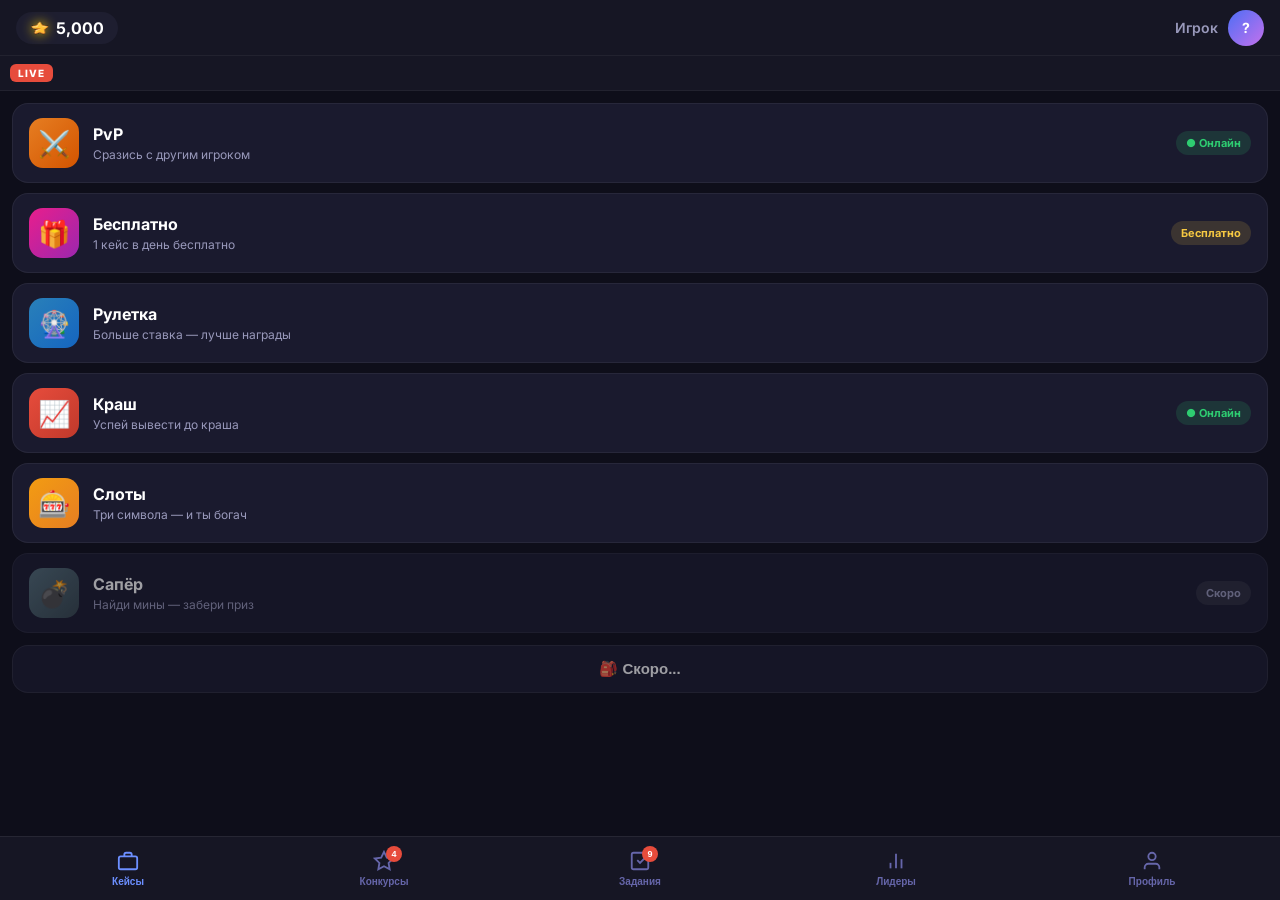
==== index.html @ 32e05288 "deploy: d05eb6d2b71aca81d2c1326698fe9bb7618ee0bb" ====
<!DOCTYPE html>
<html lang="ru">
<head>
  <meta charset="UTF-8" />
  <meta name="viewport" content="width=device-width, initial-scale=1.0, maximum-scale=1.0, user-scalable=no" />
  <title>CaseArena</title>
  <script src="https://telegram.org/js/telegram-web-app.js"></script>
  <link rel="stylesheet" href="css/style.css" />
  <link rel="preconnect" href="https://fonts.googleapis.com">
  <link href="https://fonts.googleapis.com/css2?family=Inter:wght@400;500;600;700;800&display=swap" rel="stylesheet">
</head>
<body>
  <div id="app">
    <!-- Loader -->
    <div id="loader" class="loader">
      <div class="loader-logo">🎰</div>
      <div class="loader-text">CaseArena</div>
      <div class="loader-bar"><div class="loader-bar-fill"></div></div>
    </div>

    <!-- Main App -->
    <div id="main" class="hidden">
      <!-- Top bar -->
      <div class="topbar">
        <div class="topbar-balance">
          <img class="star-icon" src="assets/tg_star.png" width="20" height="20" style="filter:drop-shadow(0 0 6px #ffd700cc);flex-shrink:0">
          <span id="user-balance">0</span>
        </div>
        <div class="topbar-user">
          <span id="user-name">Загрузка...</span>
          <div class="topbar-avatar" id="user-avatar">?</div>
        </div>
      </div>

      <!-- Pages -->
      <div id="page-cases" class="page active"></div>
      <div id="page-contests" class="page hidden"></div>
      <div id="page-tasks" class="page hidden"></div>
      <div id="page-leaders" class="page hidden"></div>
      <div id="page-profile" class="page hidden"></div>

      <!-- Bottom nav -->
      <nav class="bottom-nav">
        <button class="nav-btn active" data-page="cases">
          <svg viewBox="0 0 24 24" fill="none" stroke="currentColor" stroke-width="2"><rect x="2" y="7" width="20" height="14" rx="2"/><path d="M16 7V5a2 2 0 0 0-2-2h-4a2 2 0 0 0-2 2v2"/></svg>
          <span>Кейсы</span>
        </button>
        <button class="nav-btn" data-page="contests">
          <svg viewBox="0 0 24 24" fill="none" stroke="currentColor" stroke-width="2"><path d="M12 2l3.09 6.26L22 9.27l-5 4.87 1.18 6.88L12 17.77l-6.18 3.25L7 14.14 2 9.27l6.91-1.01L12 2z"/></svg>
          <span>Конкурсы</span>
          <div class="nav-badge" id="contests-badge">4</div>
        </button>
        <button class="nav-btn" data-page="tasks">
          <svg viewBox="0 0 24 24" fill="none" stroke="currentColor" stroke-width="2"><path d="M9 11l3 3L22 4"/><path d="M21 12v7a2 2 0 0 1-2 2H5a2 2 0 0 1-2-2V5a2 2 0 0 1 2-2h11"/></svg>
          <span>Задания</span>
          <div class="nav-badge" id="tasks-badge">9</div>
        </button>
        <button class="nav-btn" data-page="leaders">
          <svg viewBox="0 0 24 24" fill="none" stroke="currentColor" stroke-width="2"><path d="M18 20V10"/><path d="M12 20V4"/><path d="M6 20v-6"/></svg>
          <span>Лидеры</span>
        </button>
        <button class="nav-btn" data-page="profile">
          <svg viewBox="0 0 24 24" fill="none" stroke="currentColor" stroke-width="2"><path d="M20 21v-2a4 4 0 0 0-4-4H8a4 4 0 0 0-4 4v2"/><circle cx="12" cy="7" r="4"/></svg>
          <span>Профиль</span>
        </button>
      </nav>
    </div>
  </div>

  <!-- Modal overlay -->
  <div id="modal-overlay" class="modal-overlay hidden">
    <div id="modal-content" class="modal-content"></div>
  </div>

  <script src="js/api.js?v=2"></script>
  <script src="js/pages/cases.js?v=2"></script>
  <script src="js/pages/contests.js?v=2"></script>
  <script src="js/pages/tasks.js?v=2"></script>
  <script src="js/pages/leaders.js?v=2"></script>
  <script src="js/pages/profile.js?v=2"></script>
  <script src="js/app.js?v=2"></script>
  <script>
    // Fallback: если JS упал — всё равно показать приложение через 3 сек
    setTimeout(function() {
      var loader = document.getElementById('loader');
      var main = document.getElementById('main');
      if (loader && !loader.classList.contains('hidden')) {
        loader.classList.add('hidden');
        if (main) main.classList.remove('hidden');
      }
    }, 3000);
  </script>
</body>
</html>
---- css/style.css ----
/* ===== RESET & BASE ===== */
* { margin: 0; padding: 0; box-sizing: border-box; -webkit-tap-highlight-color: transparent; }

:root {
  --bg: #0e0e1a;
  --bg2: #161624;
  --bg3: #1e1e30;
  --card: #1a1a2e;
  --card2: #222238;
  --accent: #4d6ef5;
  --accent2: #6c8fff;
  --gold: #f5c842;
  --text: #ffffff;
  --text2: #9999bb;
  --text3: #6666aa;
  --green: #2ecc71;
  --red: #e74c3c;
  --orange: #f39c12;
  --purple: #9b59b6;
  --pink: #e91e8c;
  --teal: #1abc9c;
  --radius: 16px;
  --radius-sm: 10px;
  --nav-h: 64px;
  --top-h: 56px;
}

html, body { height: 100%; overflow: hidden; font-family: 'Inter', sans-serif; background: var(--bg); color: var(--text); }

#app { height: 100vh; display: flex; flex-direction: column; overflow: hidden; }

/* ===== LOADER ===== */
.loader {
  position: fixed; inset: 0; background: var(--bg);
  display: flex; flex-direction: column; align-items: center; justify-content: center; gap: 16px; z-index: 100;
}
.loader-logo { font-size: 64px; animation: pulse 1s ease-in-out infinite; }
.loader-text { font-size: 28px; font-weight: 800; background: linear-gradient(135deg, #4d6ef5, #c471ed); -webkit-background-clip: text; -webkit-text-fill-color: transparent; }
.loader-bar { width: 200px; height: 4px; background: var(--bg3); border-radius: 2px; overflow: hidden; }
.loader-bar-fill { height: 100%; width: 0%; background: linear-gradient(90deg, var(--accent), #c471ed); border-radius: 2px; animation: loading 1.5s ease forwards; }

@keyframes loading { to { width: 100%; } }
@keyframes pulse { 0%,100% { transform: scale(1); } 50% { transform: scale(1.1); } }

/* ===== HIDDEN ===== */
.hidden { display: none !important; }

/* ===== MAIN ===== */
#main { height: 100vh; display: flex; flex-direction: column; }

/* ===== TOPBAR ===== */
.topbar {
  height: var(--top-h); background: var(--bg2);
  display: flex; align-items: center; justify-content: space-between;
  padding: 0 16px; border-bottom: 1px solid rgba(255,255,255,0.05);
  flex-shrink: 0; position: relative; z-index: 10;
}
.topbar-balance {
  display: flex; align-items: center; gap: 6px;
  background: var(--bg3); border-radius: 20px; padding: 6px 14px;
  font-weight: 700; font-size: 16px;
}
.star-icon { display: inline-block; vertical-align: middle; }
.topbar-user { display: flex; align-items: center; gap: 10px; }
#user-name { font-size: 14px; font-weight: 600; color: var(--text2); }
.topbar-avatar {
  width: 36px; height: 36px; border-radius: 50%;
  background: linear-gradient(135deg, var(--accent), #c471ed);
  display: flex; align-items: center; justify-content: center;
  font-weight: 700; font-size: 14px; overflow: hidden;
}

/* ===== PAGES ===== */
.page { flex: 1; overflow-y: auto; padding-bottom: calc(var(--nav-h) + 8px); }
.page::-webkit-scrollbar { display: none; }

/* ===== BOTTOM NAV ===== */
.bottom-nav {
  height: var(--nav-h); background: var(--bg2);
  display: flex; align-items: center;
  border-top: 1px solid rgba(255,255,255,0.07);
  flex-shrink: 0; position: relative; z-index: 10;
}
.nav-btn {
  flex: 1; display: flex; flex-direction: column; align-items: center; justify-content: center;
  gap: 4px; background: none; border: none; color: var(--text3);
  font-size: 10px; font-weight: 600; cursor: pointer; position: relative;
  transition: color 0.2s; padding: 8px 4px;
}
.nav-btn svg { width: 22px; height: 22px; transition: stroke 0.2s; }
.nav-btn.active { color: var(--accent2); }
.nav-btn.active svg { stroke: var(--accent2); }
.nav-badge {
  position: absolute; top: 4px; right: calc(50% - 18px);
  background: var(--red); color: white; font-size: 9px; font-weight: 700;
  min-width: 16px; height: 16px; border-radius: 8px; display: flex; align-items: center; justify-content: center;
  padding: 0 4px;
}

/* ===== SECTION TITLE ===== */
.section-title {
  font-size: 20px; font-weight: 800; padding: 16px 16px 8px;
}
.section-subtitle {
  font-size: 13px; color: var(--text2); padding: 0 16px 12px;
}

/* ===== CASES PAGE ===== */
.modes-list { padding: 12px; display: flex; flex-direction: column; gap: 10px; }

.mode-card {
  display: flex; align-items: center; gap: 14px;
  padding: 14px 16px; border-radius: var(--radius);
  cursor: pointer; transition: transform 0.15s, opacity 0.15s;
  position: relative; overflow: hidden; min-height: 70px;
  background: var(--card); border: 1px solid rgba(255,255,255,0.06);
}
.mode-card:active { transform: scale(0.97); opacity: 0.9; }

.mode-icon-wrap {
  width: 50px; height: 50px; border-radius: 14px;
  display: flex; align-items: center; justify-content: center;
  font-size: 26px; flex-shrink: 0;
}
.pvp-icon     { background: linear-gradient(135deg, #e67e22, #d35400); }
.free-icon    { background: linear-gradient(135deg, #e91e8c, #9b27af); }
.roulette-icon{ background: linear-gradient(135deg, #2980b9, #1565c0); }
.crash-icon   { background: linear-gradient(135deg, #e74c3c, #c0392b); }
.slots-icon   { background: linear-gradient(135deg, #f39c12, #e67e22); }
.eggs-icon    { background: linear-gradient(135deg, #27ae60, #1e8449); }
.upgrade-icon { background: linear-gradient(135deg, #7b1fa2, #4a148c); }

.mode-info { flex: 1; }
.mode-name { font-size: 16px; font-weight: 700; }
.mode-desc { font-size: 12px; color: var(--text2); margin-top: 3px; }
.mode-badge {
  border-radius: 12px; padding: 5px 10px;
  font-size: 11px; font-weight: 700;
  display: flex; align-items: center; gap: 4px; flex-shrink: 0;
}
.mode-badge.online { background: rgba(46,204,113,0.15); color: #2ecc71; }
.mode-badge.free-badge { background: rgba(245,200,66,0.15); color: var(--gold); }
.mode-badge.price-badge { background: var(--bg3); color: var(--text2); }

.btn-all-cases {
  width: 100%; padding: 14px; border-radius: var(--radius);
  background: var(--card); border: 1px solid rgba(255,255,255,0.08);
  color: var(--text); font-size: 15px; font-weight: 700;
  cursor: pointer; transition: background 0.2s;
}
.btn-all-cases:active { background: var(--card2); }

/* ===== LIVE TICKER ===== */
.live-bar {
  background: var(--bg2); border-bottom: 1px solid rgba(255,255,255,0.05);
  padding: 8px 0; overflow: hidden; flex-shrink: 0;
  display: flex; align-items: center; gap: 8px;
}
.live-label {
  background: var(--red); color: white;
  font-size: 10px; font-weight: 800; letter-spacing: 1px;
  padding: 3px 8px; border-radius: 6px; margin-left: 10px;
  flex-shrink: 0;
}
.live-bar-scroll { flex: 1; overflow: hidden; }
.live-bar-scroll { flex: 1; overflow: hidden; }
.live-bar-items {
  display: flex; gap: 8px; align-items: center;
  justify-content: flex-end; padding: 0 8px; overflow: hidden;
}
.live-win-item {
  display: flex; align-items: center; gap: 4px; flex-shrink: 0;
  background: var(--bg3); border-radius: 20px; padding: 3px 10px;
  transition: opacity 0.3s, transform 0.3s;
}
.live-win-emoji { font-size: 16px; }
.live-win-name { font-size: 11px; font-weight: 600; color: var(--text2); max-width: 60px; overflow: hidden; text-overflow: ellipsis; white-space: nowrap; }
.live-win-stars { font-size: 11px; font-weight: 700; color: var(--gold); }
.live-emoji-enter { opacity: 0; transform: translateX(30px); }
.live-emoji-exit { opacity: 0; transform: translateX(-30px); }

/* ===== TOP WINNERS ===== */
.top-winners-block {
  display: flex; flex-direction: column; gap: 6px;
  padding: 10px 12px 0;
}
.top-winner-item {
  display: flex; align-items: center; gap: 10px;
  background: var(--card); border-radius: var(--radius-sm);
  padding: 10px 14px; border: 1px solid rgba(255,255,255,0.06);
}
.top-winner-rank { font-size: 18px; flex-shrink: 0; }
.top-winner-emoji { font-size: 20px; flex-shrink: 0; }
.top-winner-name { flex: 1; font-size: 14px; font-weight: 600; }
.top-winner-stars { font-size: 13px; font-weight: 700; color: var(--gold); }

/* ===== CONTESTS PAGE ===== */
.contests-list { padding: 12px; display: flex; flex-direction: column; gap: 12px; }

.contest-card {
  background: var(--card); border-radius: var(--radius);
  padding: 16px; border: 1px solid rgba(255,255,255,0.06);
}
.contest-prizes { display: flex; gap: 8px; margin-bottom: 14px; }
.contest-prize-item {
  flex: 1; background: var(--bg3); border-radius: var(--radius-sm);
  display: flex; flex-direction: column; align-items: center; padding: 10px 6px; gap: 6px;
}
.contest-prize-item img, .contest-prize-emoji { font-size: 36px; }
.prize-val { font-size: 11px; font-weight: 700; color: var(--gold); display: flex; align-items: center; gap: 3px; }
.contest-stats { display: flex; justify-content: space-around; margin-bottom: 14px; }
.contest-stat { text-align: center; }
.contest-stat-val { font-size: 20px; font-weight: 800; }
.contest-stat-label { font-size: 11px; color: var(--text2); margin-top: 2px; }
.btn-join {
  width: 100%; padding: 14px; border-radius: var(--radius-sm);
  background: var(--accent); color: white; font-size: 15px; font-weight: 700;
  border: none; cursor: pointer; transition: background 0.2s, transform 0.1s;
}
.btn-join:active { transform: scale(0.98); background: var(--accent2); }

/* ===== TASKS PAGE ===== */
.tasks-header { padding: 16px; background: var(--card); margin: 12px; border-radius: var(--radius); border: 1px solid rgba(255,255,255,0.06); }
.tasks-header p { font-size: 13px; color: var(--text2); margin-top: 6px; line-height: 1.5; }

.tasks-section-title { font-size: 12px; font-weight: 700; color: var(--text3); text-transform: uppercase; letter-spacing: 1px; padding: 12px 16px 6px; }

.task-item {
  display: flex; align-items: center; gap: 12px;
  padding: 14px 16px; background: var(--card); margin: 0 12px 8px;
  border-radius: var(--radius-sm); border: 1px solid rgba(255,255,255,0.06);
  cursor: pointer; transition: background 0.2s;
}
.task-item:active { background: var(--card2); }
.task-icon { width: 40px; height: 40px; border-radius: 50%; display: flex; align-items: center; justify-content: center; font-size: 20px; flex-shrink: 0; }
.task-icon.tg { background: rgba(41,182,246,0.2); }
.task-icon.yt { background: rgba(244,67,54,0.2); }
.task-icon.ig { background: rgba(233,30,140,0.2); }
.task-icon.link { background: rgba(77,110,245,0.2); }
.task-info { flex: 1; }
.task-name { font-size: 14px; font-weight: 600; }
.task-reward { font-size: 12px; color: var(--gold); margin-top: 2px; display: flex; align-items: center; gap: 3px; }
.task-action {
  background: var(--accent); color: white; border: none; border-radius: 8px;
  padding: 7px 14px; font-size: 13px; font-weight: 700; cursor: pointer;
  transition: background 0.2s;
}
.task-action.done { background: var(--bg3); color: var(--text3); cursor: default; }

/* ===== LEADERS PAGE ===== */
.leaders-timer {
  margin: 12px; padding: 16px; background: var(--card);
  border-radius: var(--radius); border: 1px solid rgba(255,255,255,0.06); text-align: center;
}
.leaders-timer p { font-size: 12px; color: var(--text2); margin-bottom: 10px; }
.timer-blocks { display: flex; justify-content: center; gap: 12px; }
.timer-block { text-align: center; }
.timer-val { font-size: 28px; font-weight: 800; line-height: 1; }
.timer-label { font-size: 10px; color: var(--text3); margin-top: 4px; }

.top3-wrap { display: flex; gap: 8px; padding: 0 12px 12px; align-items: flex-end; }
.top3-item {
  flex: 1; background: var(--card); border-radius: var(--radius);
  padding: 12px 8px; text-align: center; border: 1px solid rgba(255,255,255,0.06);
  position: relative;
}
.top3-item.first { transform: scale(1.05); border-color: rgba(245,200,66,0.3); }
.top3-rank { font-size: 20px; margin-bottom: 6px; }
.top3-avatar {
  width: 48px; height: 48px; border-radius: 50%; margin: 0 auto 8px;
  background: linear-gradient(135deg, var(--accent), #c471ed);
  display: flex; align-items: center; justify-content: center;
  font-size: 26px; overflow: hidden;
}
.top3-name { font-size: 11px; font-weight: 700; white-space: nowrap; overflow: hidden; text-overflow: ellipsis; }
.top3-stars { font-size: 11px; color: var(--gold); margin-top: 4px; display: flex; align-items: center; justify-content: center; gap: 2px; }

.leaders-list { padding: 0 12px 12px; display: flex; flex-direction: column; gap: 6px; }
.leader-item {
  display: flex; align-items: center; gap: 12px;
  background: var(--card); border-radius: var(--radius-sm);
  padding: 12px 14px; border: 1px solid rgba(255,255,255,0.06);
}
.leader-rank { width: 24px; font-size: 13px; font-weight: 700; color: var(--text3); text-align: center; }
.leader-avatar {
  width: 38px; height: 38px; border-radius: 50%;
  background: linear-gradient(135deg, var(--accent), #c471ed);
  display: flex; align-items: center; justify-content: center;
  font-size: 22px; flex-shrink: 0; overflow: hidden;
}
.leader-info { flex: 1; }
.leader-name { font-size: 14px; font-weight: 600; }
.leader-stars { font-size: 12px; color: var(--gold); display: flex; align-items: center; gap: 3px; margin-top: 2px; }
.leader-prize { font-size: 22px; }

/* ===== PROFILE PAGE ===== */
.profile-ref-card {
  margin: 12px; padding: 20px; background: var(--card);
  border-radius: var(--radius); border: 1px solid rgba(255,255,255,0.06);
}
.profile-ref-card h2 { font-size: 18px; font-weight: 800; margin-bottom: 6px; }
.profile-ref-card p { font-size: 13px; color: var(--text2); line-height: 1.5; margin-bottom: 16px; }
.ref-stats { display: flex; gap: 12px; margin-bottom: 16px; }
.ref-stat { flex: 1; background: var(--bg3); border-radius: var(--radius-sm); padding: 14px; text-align: center; }
.ref-stat-val { font-size: 24px; font-weight: 800; }
.ref-stat-label { font-size: 11px; color: var(--text2); margin-top: 4px; }
.btn-invite {
  flex: 1; padding: 14px; border-radius: var(--radius-sm);
  background: var(--accent); color: white; font-size: 15px; font-weight: 700;
  border: none; cursor: pointer; transition: background 0.2s, transform 0.1s;
}
.btn-invite:active { transform: scale(0.98); }
.btn-copy {
  width: 48px; height: 48px; border-radius: var(--radius-sm);
  background: var(--bg3); border: none; cursor: pointer; font-size: 20px;
  display: flex; align-items: center; justify-content: center; transition: background 0.2s;
}
.invite-row { display: flex; gap: 8px; }

.gifts-section { margin: 0 12px 12px; }
.gifts-section h3 { font-size: 16px; font-weight: 700; margin-bottom: 10px; }
.gifts-empty {
  background: var(--card); border-radius: var(--radius);
  padding: 30px; text-align: center; border: 1px solid rgba(255,255,255,0.06);
}
.gifts-empty p { color: var(--text3); font-size: 14px; margin-top: 8px; }
.btn-add-gift {
  margin-top: 14px; padding: 12px 24px; background: var(--accent);
  color: white; border: none; border-radius: var(--radius-sm);
  font-size: 14px; font-weight: 700; cursor: pointer;
}

/* ===== MODAL ===== */
.modal-overlay {
  position: fixed; inset: 0; background: rgba(0,0,0,0.7);
  display: flex; align-items: flex-end; justify-content: center; z-index: 50;
  backdrop-filter: blur(4px);
}
.modal-content {
  background: var(--bg2); border-radius: var(--radius) var(--radius) 0 0;
  width: 100%; max-height: 90vh; overflow-y: auto;
  padding: 20px; padding-bottom: 32px;
  animation: slideUp 0.3s ease;
}
@keyframes slideUp { from { transform: translateY(100%); } to { transform: translateY(0); } }

/* ===== PVP MODAL ===== */
.pvp-title { font-size: 22px; font-weight: 800; text-align: center; margin-bottom: 6px; }
.pvp-sub { font-size: 13px; color: var(--text2); text-align: center; margin-bottom: 16px; }
.pvp-loading { text-align: center; color: var(--text2); padding: 30px; }

.pvp-cauldron-card {
  background: linear-gradient(135deg, rgba(230,126,34,0.18), rgba(211,84,0,0.08));
  border: 1px solid rgba(230,126,34,0.35);
  border-radius: var(--radius); padding: 10px 16px; text-align: center; margin-bottom: 10px;
  position: relative; overflow: hidden;
}
.pvp-cauldron-card::after {
  content: ''; position: absolute; bottom: 0; left: 0; right: 0; height: 1px;
  background: linear-gradient(90deg, transparent, rgba(230,126,34,0.7), transparent);
}
.pvp-cauldron-label {
  font-size: 10px; font-weight: 700; letter-spacing: 2px;
  color: #e67e22; text-transform: uppercase; margin-bottom: 2px;
}
.pvp-cauldron-val { font-size: 28px; font-weight: 900; letter-spacing: -1px; }
.pvp-cauldron-players { font-size: 11px; color: var(--text2); margin-top: 2px; }

.pvp-wheel-wrap {
  position: relative; width: 120px; height: 120px;
  margin: 0 auto 12px; flex-shrink: 0;
}
.pvp-wheel {
  width: 120px; height: 120px; border-radius: 50%;
  box-shadow: 0 0 20px rgba(230,126,34,0.22), 0 0 0 3px rgba(255,255,255,0.06);
  transition: background 0.6s ease;
}
.pvp-wheel-empty { background: var(--bg3); }
.pvp-wheel-center {
  position: absolute; top: 50%; left: 50%;
  transform: translate(-50%, -50%);
  width: 42px; height: 42px;
  background: var(--bg1); border-radius: 50%;
  display: flex; align-items: center; justify-content: center;
  font-size: 18px;
  box-shadow: 0 0 0 2px rgba(255,255,255,0.08), 0 2px 14px rgba(0,0,0,0.55);
}

.pvp-players-list { display: flex; flex-direction: column; gap: 6px; margin-bottom: 10px; }
.pvp-empty { text-align: center; color: var(--text3); padding: 12px; font-size: 13px; }

.pvp-player-row {
  display: flex; align-items: center; gap: 10px;
  background: var(--bg3); border-radius: var(--radius-sm); padding: 7px 10px;
  border: 1px solid transparent; overflow: hidden;
}
.pvp-player-row.me { border-color: var(--player-color, rgba(77,110,245,0.4)); background: rgba(77,110,245,0.06); }
.pvp-player-color-bar {
  width: 3px; border-radius: 2px; align-self: stretch; flex-shrink: 0;
  background: var(--player-color, #e67e22); min-height: 32px;
}
.pvp-player-info { flex: 1; min-width: 0; }
.pvp-chance-bar-wrap { height: 4px; background: var(--bg2); border-radius: 2px; margin-top: 6px; overflow: hidden; }
.pvp-chance-bar { height: 100%; opacity: 0.8; border-radius: 2px; transition: width 0.4s; }
.pvp-player-right { text-align: right; flex-shrink: 0; }
.pvp-chance-label { font-size: 11px; font-weight: 700; margin-top: 2px; }
.pvp-me-tag {
  display: inline-block; font-size: 10px; font-weight: 700;
  background: rgba(77,110,245,0.2); color: #4d6ef5;
  border-radius: 4px; padding: 1px 5px; margin-left: 4px; vertical-align: middle;
}

.pvp-bet-label { font-size: 13px; color: var(--text2); margin-bottom: 8px; font-weight: 600; }
.pvp-bet-input-row { display: flex; gap: 8px; margin-bottom: 10px; }
.pvp-bet-input {
  flex: 1; background: var(--bg3); border: 1px solid rgba(255,255,255,0.1);
  border-radius: var(--radius-sm); color: var(--text); font-size: 16px;
  font-weight: 700; padding: 12px 14px;
}
.pvp-quick-bets { display: flex; gap: 6px; margin-bottom: 16px; flex-wrap: wrap; }
.pvp-bet-btn {
  flex: 1; min-width: 50px; padding: 8px 4px;
  background: var(--bg3); border: 1px solid rgba(255,255,255,0.08); border-radius: 8px;
  color: var(--text2); font-size: 13px; font-weight: 600; cursor: pointer;
}
.pvp-timer {
  background: var(--bg3); border-radius: var(--radius-sm);
  padding: 14px; text-align: center; margin-bottom: 14px;
  border: 1px solid rgba(255,255,255,0.08);
}
.pvp-timer.urgent { border-color: rgba(231,76,60,0.5); background: rgba(231,76,60,0.08); }
.pvp-timer-val { font-size: 32px; font-weight: 800; font-variant-numeric: tabular-nums; }
.pvp-timer.urgent .pvp-timer-val { color: var(--red); }
.pvp-timer-label { font-size: 12px; color: var(--text2); margin: 4px 0 10px; }
.pvp-timer-bar { height: 4px; background: var(--bg2); border-radius: 2px; overflow: hidden; }
.pvp-timer-fill { height: 100%; background: linear-gradient(90deg, var(--green), #f1c40f); border-radius: 2px; transition: width 1s linear; }
.pvp-timer.urgent .pvp-timer-fill { background: var(--red); }
.pvp-timer-waiting { text-align: center; color: var(--text2); font-size: 13px; padding: 12px; margin-bottom: 14px; }

.pvp-already-bet {
  background: rgba(46,204,113,0.1); border: 1px solid rgba(46,204,113,0.3);
  border-radius: var(--radius-sm); padding: 12px; text-align: center;
  color: var(--green); font-size: 13px; font-weight: 600; margin-bottom: 16px;
}
.btn-pvp-create {
  padding: 14px 20px; background: linear-gradient(135deg, #e67e22, #d35400);
  color: white; border: none; border-radius: var(--radius-sm);
  font-size: 15px; font-weight: 700; cursor: pointer; white-space: nowrap;
}
.btn-pvp-draw {
  width: 100%; padding: 16px; border-radius: var(--radius-sm);
  background: linear-gradient(135deg, #f1c40f, #e67e22);
  color: white; border: none; font-size: 16px; font-weight: 800;
  cursor: pointer; transition: opacity 0.2s; margin-top: 4px;
}
.btn-pvp-draw.disabled { background: var(--bg3); color: var(--text3); cursor: not-allowed; }

.pvp-room-avatar {
  width: 36px; height: 36px; border-radius: 50%;
  background: linear-gradient(135deg, #e67e22, #d35400);
  display: flex; align-items: center; justify-content: center;
  font-weight: 700; font-size: 13px; flex-shrink: 0;
}
.pvp-room-name { font-size: 14px; font-weight: 600; }
.pvp-room-bet { font-size: 12px; color: var(--gold); }

/* ===== CASE SPIN MODAL ===== */
.spin-title { font-size: 20px; font-weight: 800; text-align: center; margin-bottom: 4px; }
.spin-sub { font-size: 13px; color: var(--text2); text-align: center; margin-bottom: 20px; }
.spin-track-wrap { overflow: hidden; border-radius: var(--radius-sm); position: relative; margin-bottom: 20px; }
.spin-track-wrap::before, .spin-track-wrap::after {
  content: ''; position: absolute; top: 0; bottom: 0; width: 60px; z-index: 2;
}
.spin-track-wrap::before { left: 0; background: linear-gradient(to right, var(--bg2), transparent); }
.spin-track-wrap::after { right: 0; background: linear-gradient(to left, var(--bg2), transparent); }
.spin-pointer {
  position: absolute; top: 0; bottom: 0; left: 50%; width: 2px;
  background: var(--gold); z-index: 3; transform: translateX(-50%);
}
.spin-pointer::before, .spin-pointer::after {
  content: ''; position: absolute; left: 50%; transform: translateX(-50%);
  border-left: 8px solid transparent; border-right: 8px solid transparent;
}
.spin-pointer::before { top: 0; border-top: 10px solid var(--gold); }
.spin-pointer::after { bottom: 0; border-bottom: 10px solid var(--gold); }
.spin-track {
  display: flex; gap: 8px; padding: 12px; will-change: transform;
  transition: transform 0s;
}
.spin-item {
  flex-shrink: 0; width: 90px; height: 90px;
  background: var(--bg3); border-radius: var(--radius-sm);
  display: flex; flex-direction: column; align-items: center; justify-content: center; gap: 4px;
  border: 2px solid transparent; overflow: hidden;
}
.spin-item.rare { border-color: rgba(255,215,0,0.5); }
.spin-item.epic { border-color: rgba(155,89,182,0.5); }
.spin-item-label { font-size: 13px; font-weight: 700; color: var(--gold); text-align: center; line-height: 1.2; }
.spin-item-stars { font-size: 10px; color: var(--gold); font-weight: 700; }
.spin-result { text-align: center; }
.spin-result-item { font-size: 22px; font-weight: 800; color: var(--gold); margin-bottom: 4px; }
.spin-result-name { font-size: 18px; font-weight: 700; }
.spin-result-val { font-size: 16px; color: var(--gold); display: flex; align-items: center; justify-content: center; gap: 4px; margin-top: 4px; }
.btn-spin {
  width: 100%; padding: 15px; background: linear-gradient(135deg, var(--accent), #c471ed);
  color: white; border: none; border-radius: var(--radius-sm);
  font-size: 16px; font-weight: 700; cursor: pointer; margin-top: 8px;
  transition: opacity 0.2s;
}
.btn-spin:disabled { opacity: 0.5; cursor: not-allowed; }
.btn-again { background: var(--bg3); color: var(--text); }

/* ===== ROULETTE MODAL ===== */
.roulette-item-label { font-size: 12px; font-weight: 900; margin-top: 1px; letter-spacing: 0.5px; }
.roulette-result {
  text-align: center; font-size: 15px; font-weight: 700;
  min-height: 28px; margin-bottom: 8px;
  display: flex; align-items: center; justify-content: center; gap: 6px; flex-wrap: wrap;
}
@keyframes roulette-drift {
  from { transform: translateX(0); }
  to   { transform: translateX(-2156px); }
}
.roulette-idle { animation: roulette-drift 16s linear infinite; }

/* ===== CRASH MODAL ===== */
.crash-graph {
  background: var(--bg3); border-radius: var(--radius-sm);
  height: 160px; position: relative; overflow: hidden; margin-bottom: 16px;
  display: flex; align-items: flex-end; justify-content: flex-start; padding: 12px;
}
.crash-multiplier {
  font-size: 48px; font-weight: 800; color: var(--green);
  position: absolute; top: 50%; left: 50%; transform: translate(-50%,-50%);
}
.crash-multiplier.crashed { color: var(--red); }
.crash-line {
  position: absolute; bottom: 30px; left: 0; width: 0%;
  height: 3px; background: var(--green); transition: none;
}
.crash-bet-row { display: flex; gap: 8px; margin-bottom: 12px; }
.crash-input {
  flex: 1; background: var(--bg3); border: 2px solid rgba(255,255,255,0.1);
  border-radius: var(--radius-sm); padding: 12px 14px; color: var(--text);
  font-size: 15px; font-weight: 600; outline: none;
}
.crash-input:focus { border-color: var(--accent); }
.btn-crash-bet {
  padding: 12px 20px; background: var(--green); color: white;
  border: none; border-radius: var(--radius-sm); font-size: 14px; font-weight: 700; cursor: pointer;
}
.btn-crash-bet.cashout { background: var(--orange); }

/* ===== SLOTS MODAL ===== */
.slots-display {
  display: flex; gap: 8px; justify-content: center; margin-bottom: 16px;
}
.slot-reel {
  width: 80px; height: 80px; background: var(--bg3); border-radius: var(--radius-sm);
  display: flex; align-items: center; justify-content: center; font-size: 40px;
  border: 2px solid rgba(255,255,255,0.1); overflow: hidden;
}
.slot-reel.spinning { animation: spin-reel 0.1s linear infinite; }
@keyframes spin-reel { 0% { transform: translateY(-4px); } 100% { transform: translateY(4px); } }
.slots-win { text-align: center; font-size: 20px; font-weight: 800; color: var(--gold); min-height: 30px; margin-bottom: 8px; }
.slots-bet-row { display: flex; gap: 8px; margin-bottom: 12px; align-items: center; }
.slots-bet-label { font-size: 13px; color: var(--text2); }
.slots-bets { display: flex; gap: 6px; flex: 1; }
.slots-bet-opt {
  flex: 1; padding: 8px 4px; background: var(--bg3); border: 2px solid transparent;
  border-radius: 8px; color: var(--text); font-size: 12px; font-weight: 700;
  cursor: pointer; text-align: center; transition: all 0.2s;
}
.slots-bet-opt.selected { border-color: var(--accent); background: rgba(77,110,245,0.15); }
.btn-slots-spin {
  width: 100%; padding: 14px; background: linear-gradient(135deg, #27ae60, #1b5e20);
  color: white; border: none; border-radius: var(--radius-sm);
  font-size: 16px; font-weight: 700; cursor: pointer;
}
.btn-slots-spin:disabled { opacity: 0.5; cursor: not-allowed; }

/* ===== UPGRADE MODAL ===== */
.upgrade-arrows { display: flex; align-items: center; justify-content: center; gap: 16px; margin: 20px 0; }
.upgrade-card-box {
  background: var(--bg3); border-radius: var(--radius);
  width: 120px; height: 140px; display: flex; flex-direction: column;
  align-items: center; justify-content: center; gap: 8px;
  font-size: 48px; border: 2px solid rgba(255,255,255,0.1);
}
.upgrade-card-box.target { border-color: var(--gold); }
.upgrade-card-label { font-size: 12px; color: var(--text2); font-weight: 600; }
.upgrade-card-val { font-size: 13px; color: var(--gold); font-weight: 700; }
.upgrade-chance {
  text-align: center; margin-bottom: 16px;
}
.upgrade-chance-val { font-size: 36px; font-weight: 800; color: var(--green); }
.upgrade-chance-bar { height: 8px; background: var(--bg3); border-radius: 4px; overflow: hidden; margin: 8px 0; }
.upgrade-chance-fill { height: 100%; background: linear-gradient(90deg, var(--green), var(--gold)); border-radius: 4px; transition: width 0.3s; }
.upgrade-chance-label { font-size: 12px; color: var(--text2); }
.btn-upgrade {
  width: 100%; padding: 14px; background: linear-gradient(135deg, #7b1fa2, #4a148c);
  color: white; border: none; border-radius: var(--radius-sm);
  font-size: 16px; font-weight: 700; cursor: pointer;
}

/* ===== EGGS MODAL ===== */
.eggs-grid { display: grid; grid-template-columns: repeat(3, 1fr); gap: 10px; margin-bottom: 16px; }
.egg-item {
  background: var(--bg3); border-radius: var(--radius);
  padding: 16px 8px; display: flex; flex-direction: column; align-items: center; gap: 8px;
  cursor: pointer; transition: transform 0.15s, background 0.15s;
  border: 2px solid transparent;
}
.egg-item:active { transform: scale(0.95); }
.egg-item.selected { border-color: var(--teal); background: rgba(26,188,156,0.1); }
.egg-emoji { font-size: 42px; }
.egg-name { font-size: 12px; font-weight: 600; text-align: center; }
.egg-price { font-size: 11px; color: var(--gold); display: flex; align-items: center; gap: 2px; }
.btn-open-egg {
  width: 100%; padding: 14px; background: linear-gradient(135deg, #00897b, #004d40);
  color: white; border: none; border-radius: var(--radius-sm);
  font-size: 16px; font-weight: 700; cursor: pointer;
}

/* ===== WIN ANIMATION ===== */
.win-overlay {
  position: fixed; inset: 0; display: flex; flex-direction: column;
  align-items: center; justify-content: center; z-index: 200;
  background: rgba(0,0,0,0.85); animation: fadeIn 0.3s ease;
}
.win-emoji { font-size: 80px; animation: winBounce 0.6s ease; }
.win-text { font-size: 32px; font-weight: 800; margin: 12px 0 4px; }
.win-sub { font-size: 18px; color: var(--gold); display: flex; align-items: center; gap: 6px; }
.win-close { margin-top: 24px; padding: 12px 36px; background: var(--accent); color: white; border: none; border-radius: var(--radius-sm); font-size: 16px; font-weight: 700; cursor: pointer; }
.confetti { position: absolute; width: 10px; height: 10px; border-radius: 2px; animation: confettiFall 1.5s ease forwards; }

@keyframes winBounce { 0% { transform: scale(0); } 60% { transform: scale(1.2); } 100% { transform: scale(1); } }
@keyframes fadeIn { from { opacity: 0; } to { opacity: 1; } }
@keyframes confettiFall {
  0% { transform: translateY(-20px) rotate(0deg); opacity: 1; }
  100% { transform: translateY(120vh) rotate(720deg); opacity: 0; }
}

/* ===== CLOSE BTN ===== */
.modal-close-bar { display: flex; justify-content: center; margin-bottom: 16px; }
.modal-close-handle { width: 40px; height: 4px; background: var(--bg3); border-radius: 2px; }

/* ===== TOAST ===== */
.toast {
  position: fixed; bottom: 80px; left: 50%; transform: translateX(-50%);
  background: var(--card2); color: var(--text); padding: 10px 20px;
  border-radius: 20px; font-size: 14px; font-weight: 600; z-index: 300;
  animation: toastAnim 2.5s ease forwards;
}
@keyframes toastAnim {
  0% { opacity: 0; transform: translateX(-50%) translateY(10px); }
  15% { opacity: 1; transform: translateX(-50%) translateY(0); }
  80% { opacity: 1; }
  100% { opacity: 0; }
}

/* ===== CRASH GAME ===== */
.crash-header {
  display: flex; align-items: center; justify-content: space-between; margin-bottom: 12px;
}
.crash-title {
  font-size: 22px; font-weight: 900; letter-spacing: 3px;
  background: linear-gradient(135deg, #e74c3c, #f39c12);
  -webkit-background-clip: text; -webkit-text-fill-color: transparent;
}
.crash-round-badge {
  font-size: 11px; font-weight: 700; color: var(--text3);
  background: var(--bg3); padding: 4px 10px; border-radius: 8px;
}

/* Sky */
.crash-sky {
  height: 220px;
  background: linear-gradient(180deg, #010110 0%, #06061e 55%, #0e0e28 100%);
  border-radius: 16px; position: relative; overflow: hidden; margin-bottom: 10px;
  border: 1px solid rgba(100,100,200,0.15);
}
.crash-sky::before {
  content: '';
  position: absolute; inset: 0; pointer-events: none;
  background-image:
    radial-gradient(1px 1px at 12% 18%, rgba(255,255,255,0.8) 0%, transparent 100%),
    radial-gradient(1px 1px at 33% 8%,  rgba(255,255,255,0.5) 0%, transparent 100%),
    radial-gradient(1px 1px at 57% 25%, rgba(255,255,255,0.7) 0%, transparent 100%),
    radial-gradient(1px 1px at 78% 12%, rgba(255,255,255,0.9) 0%, transparent 100%),
    radial-gradient(1px 1px at 92% 38%, rgba(255,255,255,0.4) 0%, transparent 100%),
    radial-gradient(1px 1px at 22% 48%, rgba(255,255,255,0.6) 0%, transparent 100%),
    radial-gradient(1px 1px at 68% 52%, rgba(255,255,255,0.3) 0%, transparent 100%),
    radial-gradient(1px 1px at 44% 68%, rgba(255,255,255,0.5) 0%, transparent 100%),
    radial-gradient(1px 1px at 83% 63%, rgba(255,255,255,0.4) 0%, transparent 100%),
    radial-gradient(1px 1px at 8%  72%, rgba(255,255,255,0.6) 0%, transparent 100%),
    radial-gradient(1.5px 1.5px at 4%  42%, rgba(255,255,255,0.9) 0%, transparent 100%),
    radial-gradient(1.5px 1.5px at 96% 22%, rgba(255,255,255,0.8) 0%, transparent 100%),
    radial-gradient(1.5px 1.5px at 52% 5%,  rgba(255,255,255,1)   0%, transparent 100%);
}

/* Rocket container */
.crash-rocket-container {
  position: absolute; bottom: 8px; left: 50%;
  transform: translateX(-50%) translateY(0px);
  transition: transform 0.2s ease-out;
  z-index: 2;
}

/* SVG rocket */
.crash-rocket-svg {
  width: 70px; height: 175px; display: block;
  filter: drop-shadow(0 0 8px rgba(77,110,245,0.5));
  transition: filter 0.3s;
}

/* Flames — hidden by default, shown when flying */
.cr-flames { opacity: 0; transition: opacity 0.25s; }
.phase-flying .cr-flames { opacity: 1; }

/* Flame animations */
.cr-fl-outer {
  transform-origin: 40px 165px;
  animation: none;
}
.cr-fl-inner {
  transform-origin: 40px 160px;
  animation: none;
}
.phase-flying .cr-fl-outer {
  animation: flame-out 0.12s ease-in-out infinite alternate;
}
.phase-flying .cr-fl-inner {
  animation: flame-in 0.09s ease-in-out infinite alternate-reverse;
}
@keyframes flame-out {
  from { transform: scaleY(1)   scaleX(1); }
  to   { transform: scaleY(1.2) scaleX(0.85); }
}
@keyframes flame-in {
  from { transform: scaleY(1)   scaleX(1); }
  to   { transform: scaleY(1.3) scaleX(0.8); }
}

/* Rocket shake when flying */
.phase-flying .crash-rocket-svg {
  filter: drop-shadow(0 0 12px rgba(245,200,66,0.7));
  animation: svg-shake 0.09s linear infinite;
}
@keyframes svg-shake {
  0%   { transform: translateX(-0.8px); }
  50%  { transform: translateX(0.8px); }
  100% { transform: translateX(-0.8px); }
}

/* Rocket hidden on crash */
.phase-crashed .crash-rocket-svg {
  opacity: 0; transition: opacity 0.1s;
}

/* Explosion */
.cr-explosion {
  display: none; position: absolute;
  width: 110px; height: 110px;
  top: 50%; left: 50%; transform: translate(-50%, -50%);
}
.cr-explosion svg { width: 100%; height: 100%; }
.phase-crashed .cr-explosion {
  display: block;
  animation: explode 0.35s cubic-bezier(0.2,0.8,0.4,1) forwards;
}
@keyframes explode {
  0%   { transform: translate(-50%,-50%) scale(0.2); opacity: 1; }
  60%  { transform: translate(-50%,-50%) scale(1.15); opacity: 1; }
  100% { transform: translate(-50%,-50%) scale(1); opacity: 1; }
}

/* Multiplier overlay */
.crash-mult-overlay {
  position: absolute; top: 12px; left: 0; right: 0;
  display: flex; justify-content: center; z-index: 3; pointer-events: none;
}
.crash-mult-val {
  font-size: 40px; font-weight: 900; font-family: 'Inter', sans-serif;
  color: rgba(255,255,255,0.9);
  text-shadow: 0 0 20px rgba(255,255,255,0.25);
  transition: color 0.2s;
}
.crash-mult-val.c-flying {
  color: #f5c842;
  text-shadow: 0 0 30px rgba(245,200,66,0.8);
  animation: mult-bounce 0.4s ease-in-out infinite alternate;
}
.crash-mult-val.c-crashed {
  color: #e74c3c;
  text-shadow: 0 0 30px rgba(231,76,60,0.8);
}
@keyframes mult-bounce {
  from { transform: scale(1); }
  to   { transform: scale(1.06); }
}

/* Fuel bar */
.crash-fuel-wrap { display: flex; align-items: center; gap: 8px; margin-bottom: 10px; }
.crash-fuel-label { font-size: 10px; font-weight: 800; color: var(--text3); letter-spacing: 1.5px; flex-shrink: 0; width: 32px; }
.crash-fuel-bar { flex: 1; height: 7px; background: var(--bg3); border-radius: 4px; overflow: hidden; }
.crash-fuel-fill { height: 100%; border-radius: 4px; transition: width 0.25s, background 0.5s; }
.crash-fuel-pct { font-size: 10px; font-weight: 700; color: var(--text3); width: 32px; text-align: right; flex-shrink: 0; }

/* Status bar */
.crash-status-bar { margin-bottom: 10px; }
.crash-countdown { display: flex; align-items: center; gap: 10px; background: var(--bg3); border-radius: 12px; padding: 10px 14px; }
.crash-cd-label { font-size: 9px; font-weight: 800; color: var(--text3); letter-spacing: 1px; flex-shrink: 0; }
.crash-cd-val { font-size: 26px; font-weight: 900; color: var(--gold); width: 30px; text-align: center; flex-shrink: 0; line-height: 1; }
.crash-cd-track { flex: 1; height: 4px; background: rgba(255,255,255,0.06); border-radius: 2px; overflow: hidden; }
.crash-cd-fill { height: 100%; background: var(--gold); border-radius: 2px; transition: width 0.9s linear; }
.crash-status-flying {
  background: rgba(245,200,66,0.1); border: 1px solid rgba(245,200,66,0.25);
  border-radius: 12px; padding: 11px; text-align: center;
  font-size: 12px; font-weight: 800; color: var(--gold); letter-spacing: 2px;
  animation: flying-glow 1s ease-in-out infinite alternate;
}
.crash-status-crashed {
  background: rgba(231,76,60,0.12); border: 1px solid rgba(231,76,60,0.3);
  border-radius: 12px; padding: 11px; text-align: center;
  font-size: 15px; font-weight: 900; color: var(--red); letter-spacing: 1px;
}
@keyframes flying-glow { from { box-shadow: none; } to { box-shadow: 0 0 12px rgba(245,200,66,0.25); } }

/* Players */
.crash-players-wrap { margin-bottom: 10px; }
.crash-players-title { font-size: 10px; font-weight: 800; color: var(--text3); letter-spacing: 1.5px; text-transform: uppercase; margin-bottom: 6px; }
.crash-players-list { display: flex; flex-direction: column; gap: 4px; max-height: 96px; overflow-y: auto; }
.crash-players-list::-webkit-scrollbar { display: none; }
.crash-no-players { font-size: 12px; color: var(--text3); text-align: center; padding: 8px; background: var(--bg3); border-radius: 8px; }
.crash-player-item { display: flex; align-items: center; gap: 8px; background: var(--bg3); border-radius: 8px; padding: 7px 10px; }
.crash-p-name { flex: 1; font-size: 13px; font-weight: 600; white-space: nowrap; overflow: hidden; text-overflow: ellipsis; }
.crash-p-bet { font-size: 12px; color: var(--text2); flex-shrink: 0; }
.crash-p-win { font-size: 12px; font-weight: 800; color: var(--green); flex-shrink: 0; }
.crash-p-lose { font-size: 12px; font-weight: 800; color: var(--red); flex-shrink: 0; }
.crash-p-fly { font-size: 11px; color: var(--gold); flex-shrink: 0; animation: p-fly 0.5s ease-in-out infinite alternate; }
@keyframes p-fly { from { transform: translateY(0); } to { transform: translateY(-3px); } }

/* Controls */
.crash-controls { display: flex; flex-direction: column; gap: 8px; }
.crash-bet-row { display: flex; gap: 8px; }
.crash-bet-input { flex: 1; background: var(--bg3); border: 1px solid rgba(255,255,255,0.1); border-radius: 10px; padding: 11px 14px; color: white; font-size: 16px; font-weight: 700; outline: none; font-family: 'Inter', sans-serif; }
.btn-crash-join { background: linear-gradient(135deg, #e74c3c, #c0392b); color: white; border: none; border-radius: 10px; padding: 11px 14px; font-size: 13px; font-weight: 800; cursor: pointer; flex-shrink: 0; transition: transform 0.1s, opacity 0.2s; white-space: nowrap; }
.btn-crash-join:active { transform: scale(0.96); }
.btn-crash-join:disabled { opacity: 0.5; cursor: default; }
.crash-quick-bets { display: flex; gap: 5px; }
.crash-qbet { flex: 1; background: var(--bg3); border: 1px solid rgba(255,255,255,0.07); border-radius: 8px; color: var(--text2); font-size: 11px; font-weight: 700; padding: 7px 2px; cursor: pointer; transition: background 0.15s; font-family: 'Inter', sans-serif; }
.crash-qbet:active { background: var(--card2); color: var(--text); }
.btn-crash-cashout { width: 100%; padding: 15px; border-radius: 12px; background: linear-gradient(135deg, #27ae60, #1e8449); color: white; font-size: 18px; font-weight: 900; border: none; cursor: pointer; letter-spacing: 1px; font-family: 'Inter', sans-serif; animation: cashout-pulse 0.45s ease-in-out infinite alternate; }
.btn-crash-cashout:disabled { opacity: 0.5; animation: none; cursor: default; }
@keyframes cashout-pulse { from { box-shadow: 0 0 0 rgba(39,174,96,0); } to { box-shadow: 0 0 20px rgba(39,174,96,0.55); } }
.crash-cashout-hint { text-align: center; font-size: 11px; color: var(--text2); }
.crash-on-board { background: rgba(77,110,245,0.13); border: 1px solid rgba(77,110,245,0.28); border-radius: 12px; padding: 13px; text-align: center; font-size: 13px; font-weight: 700; color: var(--accent2); }
.crash-watch-msg { text-align: center; font-size: 12px; color: var(--text3); padding: 13px; background: var(--bg3); border-radius: 12px; }
.crash-next-round { background: var(--bg3); border-radius: 12px; padding: 13px; text-align: center; font-size: 12px; color: var(--text2); }
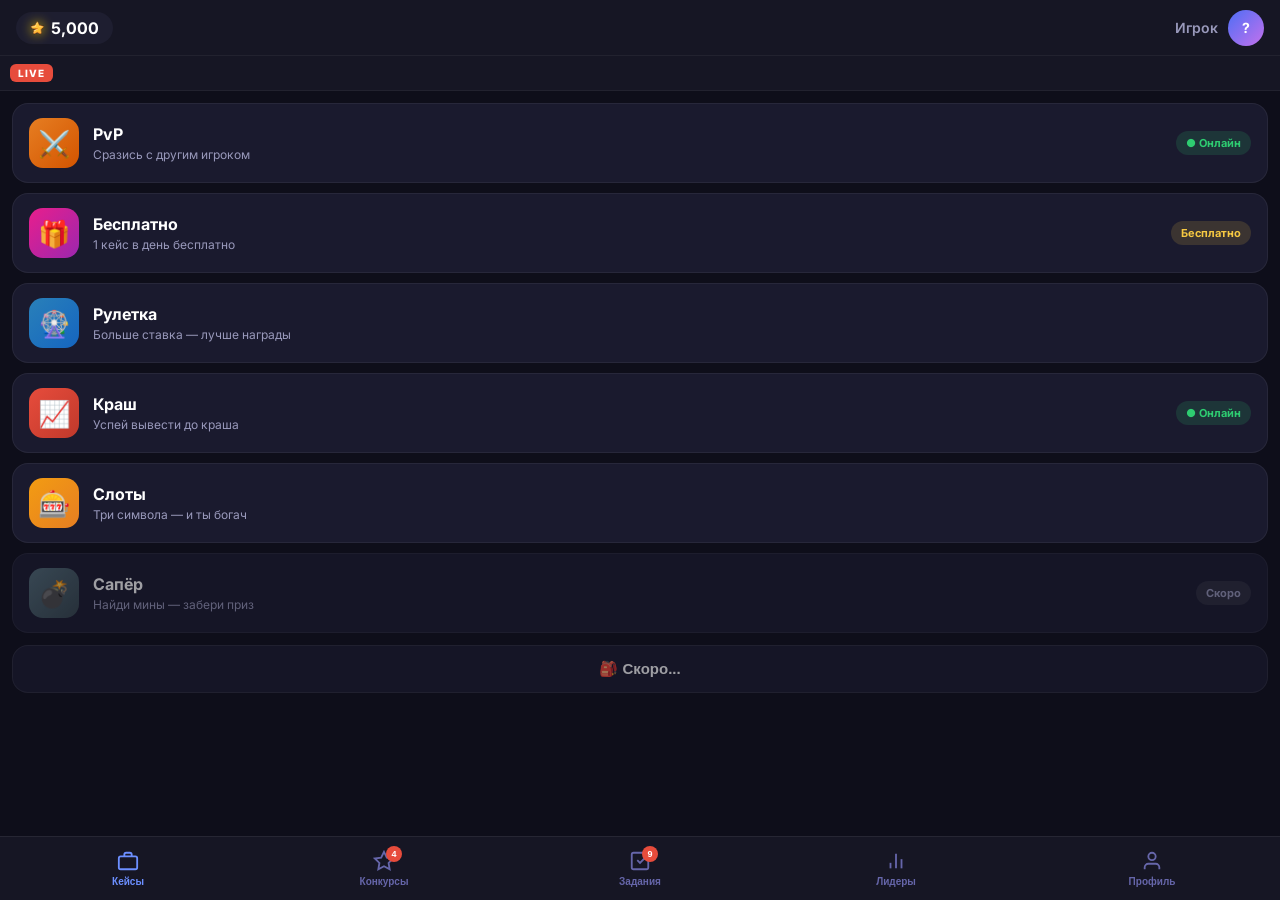
==== commit 112e3910: "deploy: 8971766f7050dc1d79700f7ea26dadefc67d37bf" ====
--- a/index.html
+++ b/index.html
@@ -23,7 +23,7 @@
       <!-- Top bar -->
       <div class="topbar">
         <div class="topbar-balance">
-          <img class="star-icon" src="assets/tg_star.png" width="20" height="20" style="filter:drop-shadow(0 0 6px #ffd700cc);flex-shrink:0">
+          <img class="star-icon" src="assets/tg_star.png" height="20" style="width:auto;filter:drop-shadow(0 0 6px #ffd700cc);flex-shrink:0">
           <span id="user-balance">0</span>
         </div>
         <div class="topbar-user">
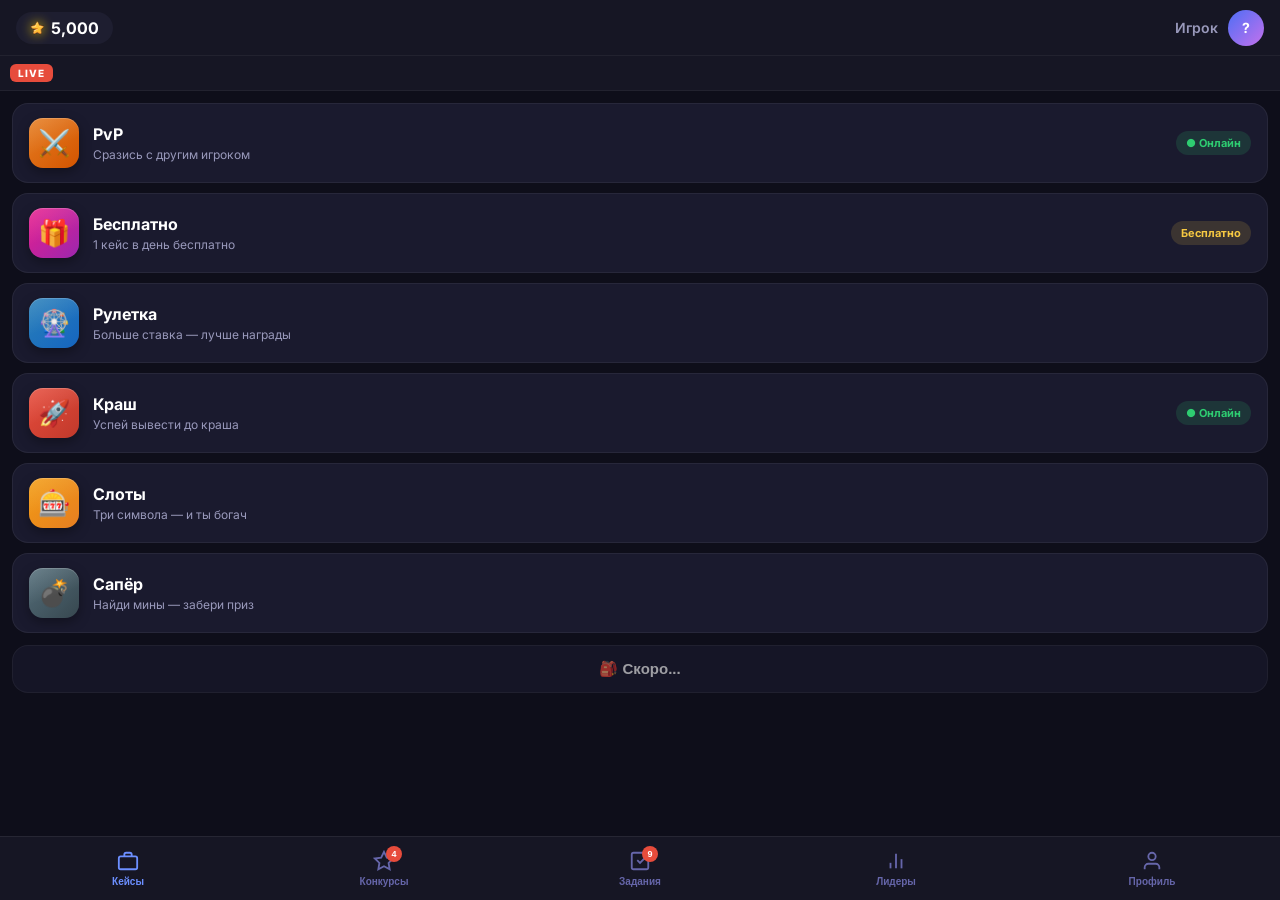
==== commit 53309043: "deploy: a8960115cf6c624be4c117d22dffa73db2914e55" ====
--- a/index.html
+++ b/index.html
@@ -3,7 +3,7 @@
 <head>
   <meta charset="UTF-8" />
   <meta name="viewport" content="width=device-width, initial-scale=1.0, maximum-scale=1.0, user-scalable=no" />
-  <title>CaseArena</title>
+  <title>DC_GalaxySpinBot</title>
   <script src="https://telegram.org/js/telegram-web-app.js"></script>
   <link rel="stylesheet" href="css/style.css" />
   <link rel="preconnect" href="https://fonts.googleapis.com">
@@ -14,7 +14,7 @@
     <!-- Loader -->
     <div id="loader" class="loader">
       <div class="loader-logo">🎰</div>
-      <div class="loader-text">CaseArena</div>
+      <div class="loader-text">DC_GalaxySpinBot</div>
       <div class="loader-bar"><div class="loader-bar-fill"></div></div>
     </div>
 
--- a/css/style.css
+++ b/css/style.css
@@ -121,13 +121,21 @@
   width: 50px; height: 50px; border-radius: 14px;
   display: flex; align-items: center; justify-content: center;
   font-size: 26px; flex-shrink: 0;
+  box-shadow: 0 4px 12px rgba(0,0,0,0.35), inset 0 1px 0 rgba(255,255,255,0.18);
+  position: relative;
+}
+.mode-icon-wrap::after {
+  content: '';
+  position: absolute; inset: 0;
+  border-radius: 14px;
+  background: linear-gradient(160deg, rgba(255,255,255,0.14) 0%, transparent 55%);
+  pointer-events: none;
 }
 .pvp-icon     { background: linear-gradient(135deg, #e67e22, #d35400); }
 .free-icon    { background: linear-gradient(135deg, #e91e8c, #9b27af); }
 .roulette-icon{ background: linear-gradient(135deg, #2980b9, #1565c0); }
 .crash-icon   { background: linear-gradient(135deg, #e74c3c, #c0392b); }
 .slots-icon   { background: linear-gradient(135deg, #f39c12, #e67e22); }
-.eggs-icon    { background: linear-gradient(135deg, #27ae60, #1e8449); }
 .upgrade-icon { background: linear-gradient(135deg, #7b1fa2, #4a148c); }
 
 .mode-info { flex: 1; }
@@ -293,6 +301,28 @@
 .leader-stars { font-size: 12px; color: var(--gold); display: flex; align-items: center; gap: 3px; margin-top: 2px; }
 .leader-prize { font-size: 22px; }
 
+/* ===== MINER GAME ===== */
+.miner-header { text-align:center; margin-bottom:14px; }
+.miner-title { font-size:22px; font-weight:900; letter-spacing:2px; }
+.miner-section-label { font-size:10px; font-weight:800; color:var(--text3); letter-spacing:1.2px; text-transform:uppercase; margin-bottom:8px; }
+.miner-mine-row { display:flex; gap:6px; }
+.miner-mine-btn { flex:1; padding:10px 4px; background:var(--bg3); border:1px solid rgba(255,255,255,0.07); border-radius:10px; color:var(--text2); font-size:14px; font-weight:700; cursor:pointer; text-align:center; transition:all 0.15s; }
+.miner-mine-active { background:linear-gradient(135deg,#546e7a,#37474f); border-color:rgba(144,164,174,0.45); color:white; }
+.miner-rules { font-size:11px; color:var(--text3); text-align:center; margin-top:12px; padding:10px; background:var(--bg3); border-radius:10px; }
+.miner-game-top { display:flex; justify-content:space-between; align-items:center; margin-bottom:6px; }
+.miner-big-mult { font-size:28px; font-weight:900; color:var(--gold); line-height:1; }
+.miner-small-label { font-size:10px; color:var(--text3); letter-spacing:0.5px; }
+.miner-grid { display:grid; grid-template-columns:repeat(3,1fr); gap:8px; margin-bottom:8px; }
+.miner-cell { aspect-ratio:1; border-radius:14px; display:flex; align-items:center; justify-content:center; font-size:28px; transition:transform 0.1s; }
+.miner-closed { background:var(--bg3); border:1px solid rgba(255,255,255,0.08); cursor:pointer; }
+.miner-closed:active { transform:scale(0.9); }
+.miner-safe { background:rgba(46,204,113,0.18); border:1px solid rgba(46,204,113,0.38); animation:miner-pop 0.18s ease-out; }
+.miner-boom { background:rgba(231,76,60,0.28); border:1px solid rgba(231,76,60,0.5); }
+.miner-ghost { background:rgba(255,255,255,0.04); border:1px solid rgba(255,255,255,0.04); opacity:0.3; }
+.miner-hint { text-align:center; font-size:12px; color:var(--text3); padding:14px; background:var(--bg3); border-radius:12px; }
+.btn-miner-cashout { width:100%; padding:15px; border-radius:12px; background:linear-gradient(135deg,#27ae60,#1e8449); color:white; font-size:16px; font-weight:900; border:none; cursor:pointer; animation:cashout-pulse 0.45s ease-in-out infinite alternate; display:flex; align-items:center; justify-content:center; gap:5px; }
+@keyframes miner-pop { from{transform:scale(0.6);opacity:0} to{transform:scale(1);opacity:1} }
+
 /* ===== PROFILE PAGE ===== */
 .profile-ref-card {
   margin: 12px; padding: 20px; background: var(--card);
@@ -556,12 +586,21 @@
   display: flex; gap: 8px; justify-content: center; margin-bottom: 16px;
 }
 .slot-reel {
-  width: 80px; height: 80px; background: var(--bg3); border-radius: var(--radius-sm);
-  display: flex; align-items: center; justify-content: center; font-size: 40px;
-  border: 2px solid rgba(255,255,255,0.1); overflow: hidden;
-}
-.slot-reel.spinning { animation: spin-reel 0.1s linear infinite; }
-@keyframes spin-reel { 0% { transform: translateY(-4px); } 100% { transform: translateY(4px); } }
+  width: 80px; height: 240px; background: var(--bg3); border-radius: var(--radius-sm);
+  border: 2px solid rgba(255,255,255,0.1); overflow: hidden; position: relative; flex-shrink: 0;
+}
+.slot-reel::after {
+  content: '';
+  position: absolute;
+  top: 80px; left: 0; right: 0; height: 80px;
+  border-top: 2px solid rgba(255,255,255,0.3);
+  border-bottom: 2px solid rgba(255,255,255,0.3);
+  background: rgba(255,255,255,0.05);
+  pointer-events: none;
+  z-index: 1;
+}
+.slot-drum { display: flex; flex-direction: column; will-change: transform; }
+.slot-cell { width: 80px; height: 80px; display: flex; align-items: center; justify-content: center; font-size: 40px; flex-shrink: 0; }
 .slots-win { text-align: center; font-size: 20px; font-weight: 800; color: var(--gold); min-height: 30px; margin-bottom: 8px; }
 .slots-bet-row { display: flex; gap: 8px; margin-bottom: 12px; align-items: center; }
 .slots-bet-label { font-size: 13px; color: var(--text2); }
@@ -603,24 +642,6 @@
   font-size: 16px; font-weight: 700; cursor: pointer;
 }
 
-/* ===== EGGS MODAL ===== */
-.eggs-grid { display: grid; grid-template-columns: repeat(3, 1fr); gap: 10px; margin-bottom: 16px; }
-.egg-item {
-  background: var(--bg3); border-radius: var(--radius);
-  padding: 16px 8px; display: flex; flex-direction: column; align-items: center; gap: 8px;
-  cursor: pointer; transition: transform 0.15s, background 0.15s;
-  border: 2px solid transparent;
-}
-.egg-item:active { transform: scale(0.95); }
-.egg-item.selected { border-color: var(--teal); background: rgba(26,188,156,0.1); }
-.egg-emoji { font-size: 42px; }
-.egg-name { font-size: 12px; font-weight: 600; text-align: center; }
-.egg-price { font-size: 11px; color: var(--gold); display: flex; align-items: center; gap: 2px; }
-.btn-open-egg {
-  width: 100%; padding: 14px; background: linear-gradient(135deg, #00897b, #004d40);
-  color: white; border: none; border-radius: var(--radius-sm);
-  font-size: 16px; font-weight: 700; cursor: pointer;
-}
 
 /* ===== WIN ANIMATION ===== */
 .win-overlay {
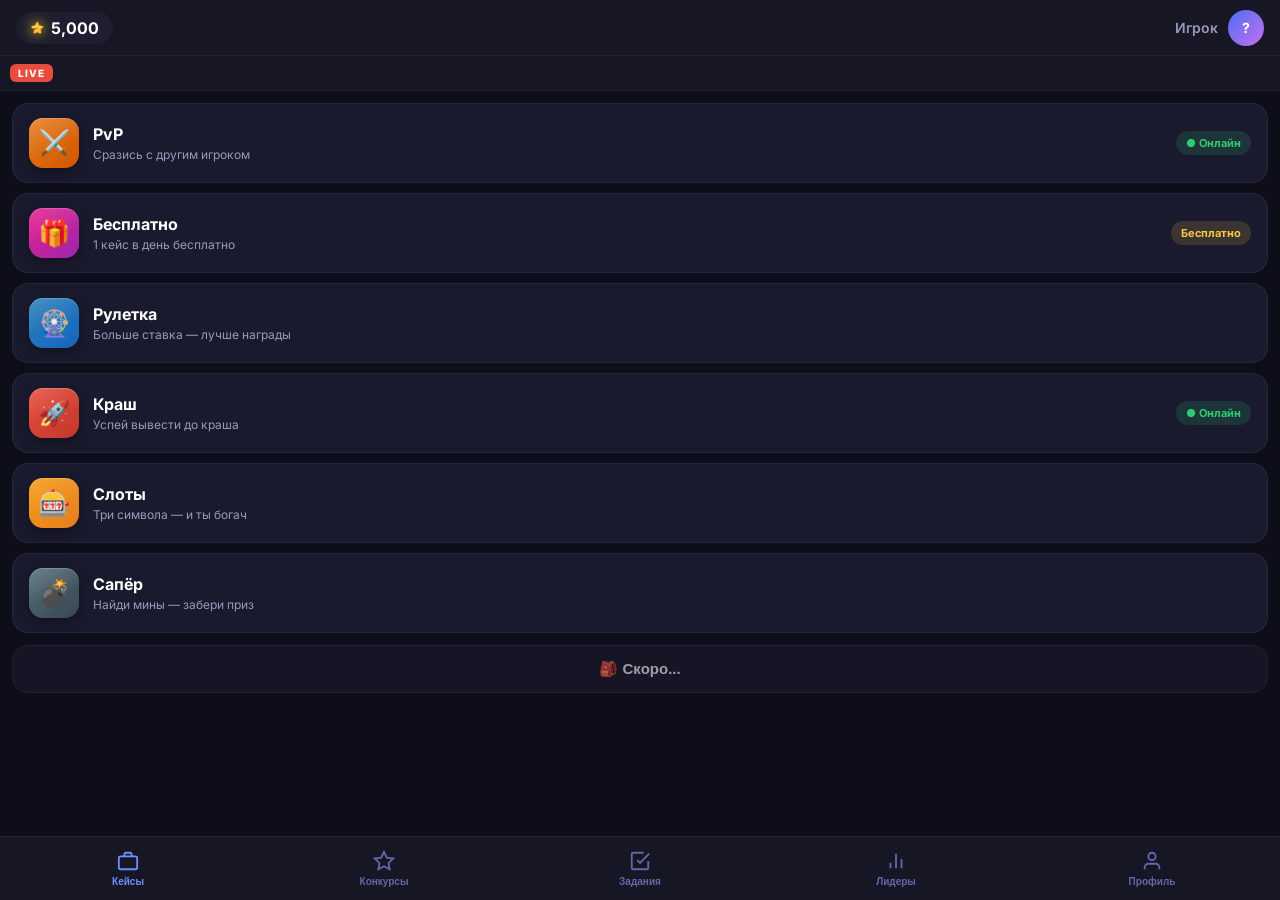
==== commit eeb96554: "deploy: bcd1382a225fd11134c6b34d2d79b3efd4cebe50" ====
--- a/index.html
+++ b/index.html
@@ -48,12 +48,12 @@
         <button class="nav-btn" data-page="contests">
           <svg viewBox="0 0 24 24" fill="none" stroke="currentColor" stroke-width="2"><path d="M12 2l3.09 6.26L22 9.27l-5 4.87 1.18 6.88L12 17.77l-6.18 3.25L7 14.14 2 9.27l6.91-1.01L12 2z"/></svg>
           <span>Конкурсы</span>
-          <div class="nav-badge" id="contests-badge">4</div>
+          <div class="nav-badge" id="contests-badge" style="display:none"></div>
         </button>
         <button class="nav-btn" data-page="tasks">
           <svg viewBox="0 0 24 24" fill="none" stroke="currentColor" stroke-width="2"><path d="M9 11l3 3L22 4"/><path d="M21 12v7a2 2 0 0 1-2 2H5a2 2 0 0 1-2-2V5a2 2 0 0 1 2-2h11"/></svg>
           <span>Задания</span>
-          <div class="nav-badge" id="tasks-badge">9</div>
+          <div class="nav-badge" id="tasks-badge" style="display:none"></div>
         </button>
         <button class="nav-btn" data-page="leaders">
           <svg viewBox="0 0 24 24" fill="none" stroke="currentColor" stroke-width="2"><path d="M18 20V10"/><path d="M12 20V4"/><path d="M6 20v-6"/></svg>
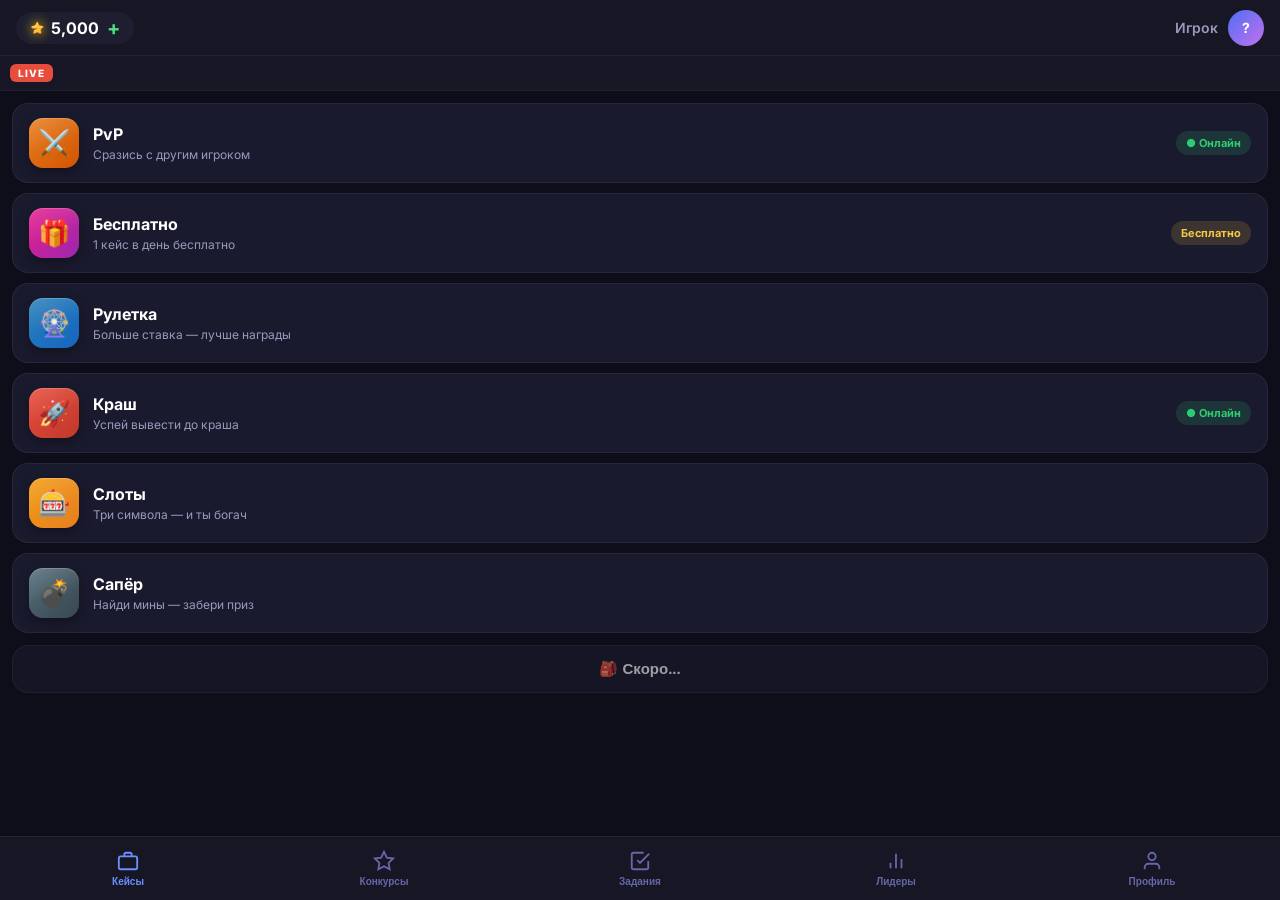
==== commit d491a674: "deploy: 8381d6527aab27dad97223f362ffd9b2d293aac4" ====
--- a/index.html
+++ b/index.html
@@ -22,9 +22,10 @@
     <div id="main" class="hidden">
       <!-- Top bar -->
       <div class="topbar">
-        <div class="topbar-balance">
+        <div class="topbar-balance" onclick="showDepositModal()" style="cursor:pointer;user-select:none">
           <img class="star-icon" src="assets/tg_star.png" height="20" style="width:auto;filter:drop-shadow(0 0 6px #ffd700cc);flex-shrink:0">
           <span id="user-balance">0</span>
+          <span style="color:#4ade80;font-size:20px;font-weight:700;line-height:1;margin-left:2px">+</span>
         </div>
         <div class="topbar-user">
           <span id="user-name">Загрузка...</span>
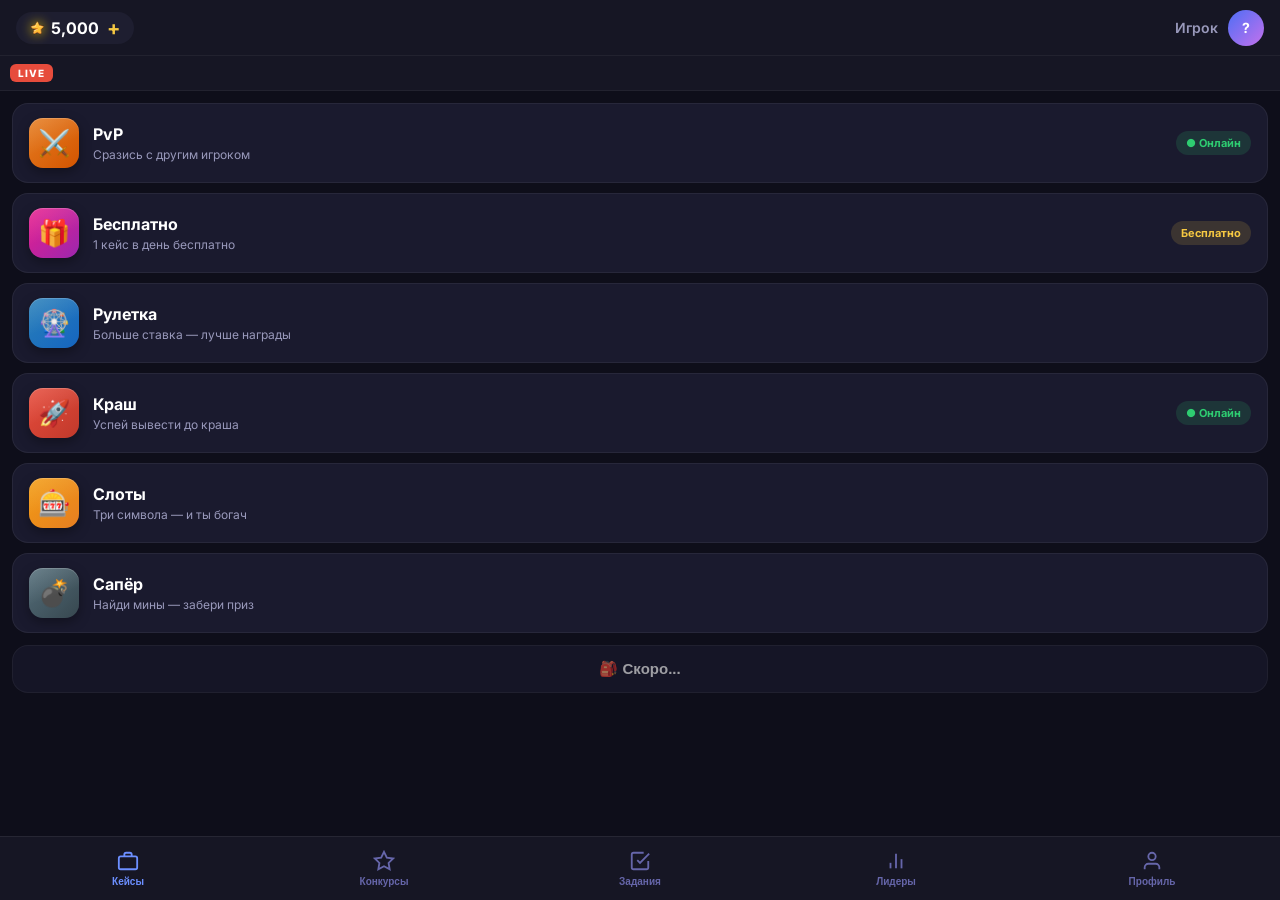
==== commit 9997de26: "deploy: 9e61727745bddd4d0acd348ab97369a16aa93e2f" ====
--- a/index.html
+++ b/index.html
@@ -25,7 +25,7 @@
         <div class="topbar-balance" onclick="showDepositModal()" style="cursor:pointer;user-select:none">
           <img class="star-icon" src="assets/tg_star.png" height="20" style="width:auto;filter:drop-shadow(0 0 6px #ffd700cc);flex-shrink:0">
           <span id="user-balance">0</span>
-          <span style="color:#4ade80;font-size:20px;font-weight:700;line-height:1;margin-left:2px">+</span>
+          <span style="color:#f5c842;font-size:20px;font-weight:700;line-height:1;margin-left:2px">+</span>
         </div>
         <div class="topbar-user">
           <span id="user-name">Загрузка...</span>
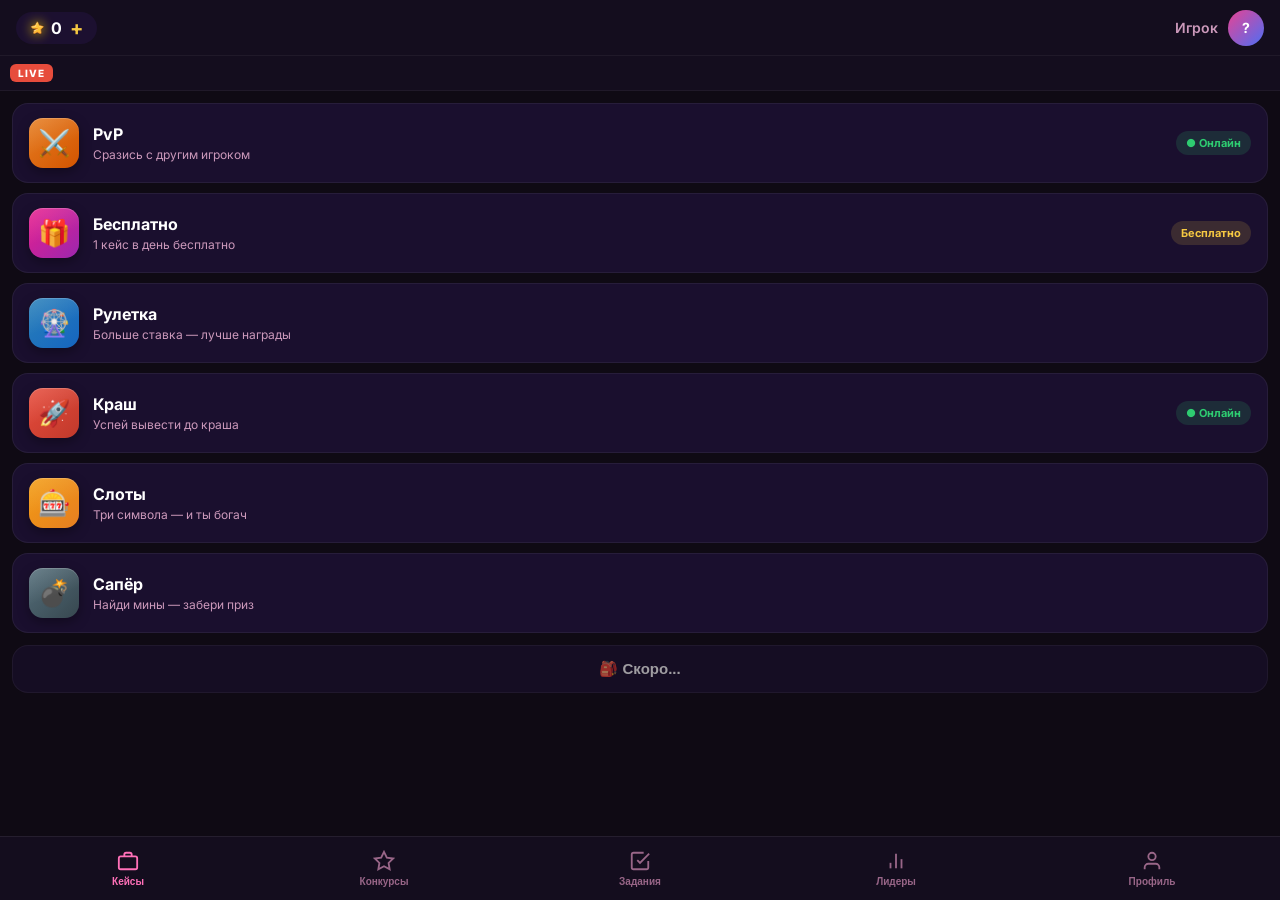
==== commit 391cd347: "deploy: f3618d0b3301a77429f63b85bba756b2a6cd3141" ====
--- a/index.html
+++ b/index.html
@@ -73,6 +73,7 @@
     <div id="modal-content" class="modal-content"></div>
   </div>
 
+  <script src="js/config.js"></script>
   <script src="js/api.js?v=2"></script>
   <script src="js/pages/cases.js?v=2"></script>
   <script src="js/pages/contests.js?v=2"></script>
--- a/css/style.css
+++ b/css/style.css
@@ -2,17 +2,17 @@
 * { margin: 0; padding: 0; box-sizing: border-box; -webkit-tap-highlight-color: transparent; }
 
 :root {
-  --bg: #0e0e1a;
-  --bg2: #161624;
-  --bg3: #1e1e30;
-  --card: #1a1a2e;
-  --card2: #222238;
-  --accent: #4d6ef5;
-  --accent2: #6c8fff;
+  --bg: #0f0a14;
+  --bg2: #140d1e;
+  --bg3: #1c1030;
+  --card: #1a0f2e;
+  --card2: #221238;
+  --accent: #e84393;
+  --accent2: #ff70b8;
   --gold: #f5c842;
   --text: #ffffff;
-  --text2: #9999bb;
-  --text3: #6666aa;
+  --text2: #cc99bb;
+  --text3: #996688;
   --green: #2ecc71;
   --red: #e74c3c;
   --orange: #f39c12;
@@ -35,9 +35,9 @@
   display: flex; flex-direction: column; align-items: center; justify-content: center; gap: 16px; z-index: 100;
 }
 .loader-logo { font-size: 64px; animation: pulse 1s ease-in-out infinite; }
-.loader-text { font-size: 28px; font-weight: 800; background: linear-gradient(135deg, #4d6ef5, #c471ed); -webkit-background-clip: text; -webkit-text-fill-color: transparent; }
+.loader-text { font-size: 28px; font-weight: 800; background: linear-gradient(135deg, #e84393, #4d6ef5); -webkit-background-clip: text; -webkit-text-fill-color: transparent; }
 .loader-bar { width: 200px; height: 4px; background: var(--bg3); border-radius: 2px; overflow: hidden; }
-.loader-bar-fill { height: 100%; width: 0%; background: linear-gradient(90deg, var(--accent), #c471ed); border-radius: 2px; animation: loading 1.5s ease forwards; }
+.loader-bar-fill { height: 100%; width: 0%; background: linear-gradient(90deg, var(--accent), #4d6ef5); border-radius: 2px; animation: loading 1.5s ease forwards; }
 
 @keyframes loading { to { width: 100%; } }
 @keyframes pulse { 0%,100% { transform: scale(1); } 50% { transform: scale(1.1); } }
@@ -65,7 +65,7 @@
 #user-name { font-size: 14px; font-weight: 600; color: var(--text2); }
 .topbar-avatar {
   width: 36px; height: 36px; border-radius: 50%;
-  background: linear-gradient(135deg, var(--accent), #c471ed);
+  background: linear-gradient(135deg, var(--accent), #4d6ef5);
   display: flex; align-items: center; justify-content: center;
   font-weight: 700; font-size: 14px; overflow: hidden;
 }
@@ -244,7 +244,7 @@
 .task-icon.tg { background: rgba(41,182,246,0.2); }
 .task-icon.yt { background: rgba(244,67,54,0.2); }
 .task-icon.ig { background: rgba(233,30,140,0.2); }
-.task-icon.link { background: rgba(77,110,245,0.2); }
+.task-icon.link { background: rgba(232,67,147,0.2); }
 .task-info { flex: 1; }
 .task-name { font-size: 14px; font-weight: 600; }
 .task-reward { font-size: 12px; color: var(--gold); margin-top: 2px; display: flex; align-items: center; gap: 3px; }
@@ -276,7 +276,7 @@
 .top3-rank { font-size: 20px; margin-bottom: 6px; }
 .top3-avatar {
   width: 48px; height: 48px; border-radius: 50%; margin: 0 auto 8px;
-  background: linear-gradient(135deg, var(--accent), #c471ed);
+  background: linear-gradient(135deg, var(--accent), #4d6ef5);
   display: flex; align-items: center; justify-content: center;
   font-size: 26px; overflow: hidden;
 }
@@ -292,7 +292,7 @@
 .leader-rank { width: 24px; font-size: 13px; font-weight: 700; color: var(--text3); text-align: center; }
 .leader-avatar {
   width: 38px; height: 38px; border-radius: 50%;
-  background: linear-gradient(135deg, var(--accent), #c471ed);
+  background: linear-gradient(135deg, var(--accent), #4d6ef5);
   display: flex; align-items: center; justify-content: center;
   font-size: 22px; flex-shrink: 0; overflow: hidden;
 }
@@ -302,7 +302,7 @@
 .leader-prize { font-size: 22px; }
 
 /* ===== MINER GAME ===== */
-.miner-header { text-align:center; margin-bottom:14px; }
+.miner-header { display:flex; align-items:center; justify-content:space-between; margin-bottom:14px; }
 .miner-title { font-size:22px; font-weight:900; letter-spacing:2px; }
 .miner-section-label { font-size:10px; font-weight:800; color:var(--text3); letter-spacing:1.2px; text-transform:uppercase; margin-bottom:8px; }
 .miner-mine-row { display:flex; gap:6px; }
@@ -409,11 +409,13 @@
 .pvp-wheel-center {
   position: absolute; top: 50%; left: 50%;
   transform: translate(-50%, -50%);
-  width: 42px; height: 42px;
-  background: var(--bg1); border-radius: 50%;
+  width: 46px; height: 46px;
+  background: var(--bg); border-radius: 50%;
   display: flex; align-items: center; justify-content: center;
-  font-size: 18px;
-  box-shadow: 0 0 0 2px rgba(255,255,255,0.08), 0 2px 14px rgba(0,0,0,0.55);
+  font-size: 16px; font-weight: 800;
+  font-variant-numeric: tabular-nums;
+  box-shadow: 0 0 0 2px rgba(255,255,255,0.1), 0 2px 14px rgba(0,0,0,0.7);
+  transition: color 0.3s;
 }
 
 .pvp-players-list { display: flex; flex-direction: column; gap: 6px; margin-bottom: 10px; }
@@ -424,7 +426,7 @@
   background: var(--bg3); border-radius: var(--radius-sm); padding: 7px 10px;
   border: 1px solid transparent; overflow: hidden;
 }
-.pvp-player-row.me { border-color: var(--player-color, rgba(77,110,245,0.4)); background: rgba(77,110,245,0.06); }
+.pvp-player-row.me { border-color: var(--player-color, rgba(232,67,147,0.4)); background: rgba(232,67,147,0.06); }
 .pvp-player-color-bar {
   width: 3px; border-radius: 2px; align-self: stretch; flex-shrink: 0;
   background: var(--player-color, #e67e22); min-height: 32px;
@@ -436,7 +438,7 @@
 .pvp-chance-label { font-size: 11px; font-weight: 700; margin-top: 2px; }
 .pvp-me-tag {
   display: inline-block; font-size: 10px; font-weight: 700;
-  background: rgba(77,110,245,0.2); color: #4d6ef5;
+  background: rgba(232,67,147,0.2); color: #e84393;
   border-radius: 4px; padding: 1px 5px; margin-left: 4px; vertical-align: middle;
 }
 
@@ -491,8 +493,55 @@
   display: flex; align-items: center; justify-content: center;
   font-weight: 700; font-size: 13px; flex-shrink: 0;
 }
+.pvp-room-avatar-img {
+  width: 36px; height: 36px; border-radius: 50%;
+  object-fit: cover; flex-shrink: 0;
+}
 .pvp-room-name { font-size: 14px; font-weight: 600; }
 .pvp-room-bet { font-size: 12px; color: var(--gold); }
+
+/* ===== PVP HEADER & DEPOSIT BUTTON ===== */
+.pvp-header-row {
+  display: flex; align-items: center; justify-content: space-between;
+  margin-bottom: 6px;
+}
+.pvp-deposit-btn {
+  display: flex; align-items: center; gap: 6px;
+  background: var(--bg3); border-radius: 20px; padding: 6px 14px;
+  font-weight: 700; font-size: 15px; cursor: pointer;
+  white-space: nowrap; user-select: none;
+}
+
+/* ===== PVP WIN OVERLAY ===== */
+.pvp-win-overlay { background: rgba(0,0,0,0.9); }
+.pvp-win-card {
+  display: flex; flex-direction: column; align-items: center;
+  background: linear-gradient(160deg, #1a0f2e, #0d1a3e);
+  border: 1px solid rgba(232,67,147,0.3); border-radius: 24px;
+  padding: 28px 24px; width: 280px; gap: 10px;
+  animation: winBounce 0.5s ease;
+}
+.pvp-win-top-label { font-size: 18px; font-weight: 800; color: var(--gold); }
+.pvp-win-top-label.pvp-win-lose { color: var(--red); }
+.pvp-win-avatar {
+  width: 80px; height: 80px; border-radius: 50%; object-fit: cover;
+  border: 3px solid rgba(232,67,147,0.5);
+  box-shadow: 0 0 20px rgba(232,67,147,0.3);
+}
+.pvp-win-avatar-letter {
+  width: 80px; height: 80px; border-radius: 50%;
+  display: flex; align-items: center; justify-content: center;
+  background: linear-gradient(135deg, var(--accent), #4d6ef5);
+  font-size: 32px; font-weight: 800; color: white;
+  border: 3px solid rgba(232,67,147,0.5);
+}
+.pvp-win-name { font-size: 20px; font-weight: 800; }
+.pvp-win-pot { font-size: 26px; font-weight: 900; color: var(--gold); }
+.pvp-win-stats { display: flex; gap: 20px; margin-top: 4px; }
+.pvp-win-stat { text-align: center; }
+.pvp-win-stat-val { font-size: 22px; font-weight: 800; }
+.pvp-win-coeff { color: #4d9ef5; }
+.pvp-win-stat-label { font-size: 11px; color: var(--text2); margin-top: 2px; }
 
 /* ===== CASE SPIN MODAL ===== */
 .spin-title { font-size: 20px; font-weight: 800; text-align: center; margin-bottom: 4px; }
@@ -532,7 +581,7 @@
 .spin-result-name { font-size: 18px; font-weight: 700; }
 .spin-result-val { font-size: 16px; color: var(--gold); display: flex; align-items: center; justify-content: center; gap: 4px; margin-top: 4px; }
 .btn-spin {
-  width: 100%; padding: 15px; background: linear-gradient(135deg, var(--accent), #c471ed);
+  width: 100%; padding: 15px; background: linear-gradient(135deg, var(--accent), #4d6ef5);
   color: white; border: none; border-radius: var(--radius-sm);
   font-size: 16px; font-weight: 700; cursor: pointer; margin-top: 8px;
   transition: opacity 0.2s;
@@ -610,7 +659,7 @@
   border-radius: 8px; color: var(--text); font-size: 12px; font-weight: 700;
   cursor: pointer; text-align: center; transition: all 0.2s;
 }
-.slots-bet-opt.selected { border-color: var(--accent); background: rgba(77,110,245,0.15); }
+.slots-bet-opt.selected { border-color: var(--accent); background: rgba(232,67,147,0.15); }
 .btn-slots-spin {
   width: 100%; padding: 14px; background: linear-gradient(135deg, #27ae60, #1b5e20);
   color: white; border: none; border-radius: var(--radius-sm);
@@ -731,7 +780,7 @@
 /* SVG rocket */
 .crash-rocket-svg {
   width: 70px; height: 175px; display: block;
-  filter: drop-shadow(0 0 8px rgba(77,110,245,0.5));
+  filter: drop-shadow(0 0 8px rgba(232,67,147,0.5));
   transition: filter 0.3s;
 }
 
@@ -876,6 +925,6 @@
 .btn-crash-cashout:disabled { opacity: 0.5; animation: none; cursor: default; }
 @keyframes cashout-pulse { from { box-shadow: 0 0 0 rgba(39,174,96,0); } to { box-shadow: 0 0 20px rgba(39,174,96,0.55); } }
 .crash-cashout-hint { text-align: center; font-size: 11px; color: var(--text2); }
-.crash-on-board { background: rgba(77,110,245,0.13); border: 1px solid rgba(77,110,245,0.28); border-radius: 12px; padding: 13px; text-align: center; font-size: 13px; font-weight: 700; color: var(--accent2); }
+.crash-on-board { background: rgba(232,67,147,0.13); border: 1px solid rgba(232,67,147,0.28); border-radius: 12px; padding: 13px; text-align: center; font-size: 13px; font-weight: 700; color: var(--accent2); }
 .crash-watch-msg { text-align: center; font-size: 12px; color: var(--text3); padding: 13px; background: var(--bg3); border-radius: 12px; }
 .crash-next-round { background: var(--bg3); border-radius: 12px; padding: 13px; text-align: center; font-size: 12px; color: var(--text2); }
